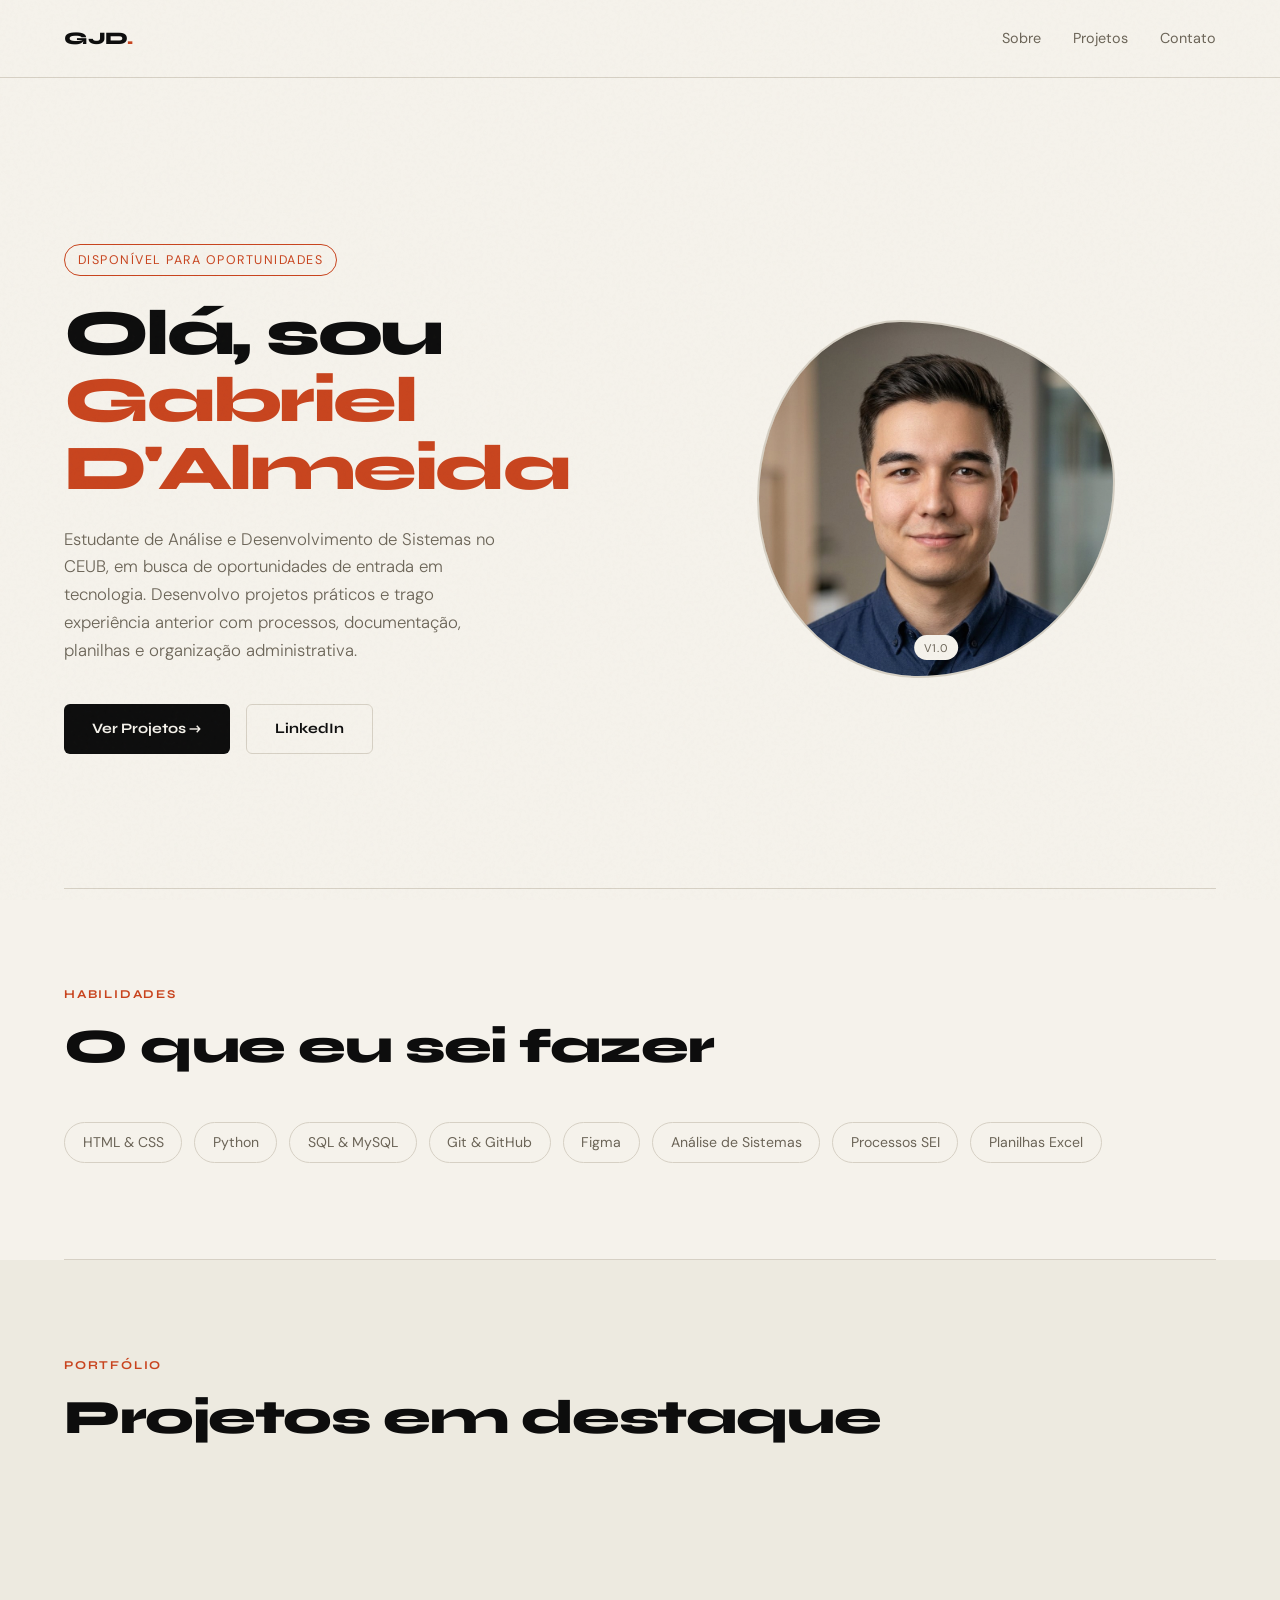
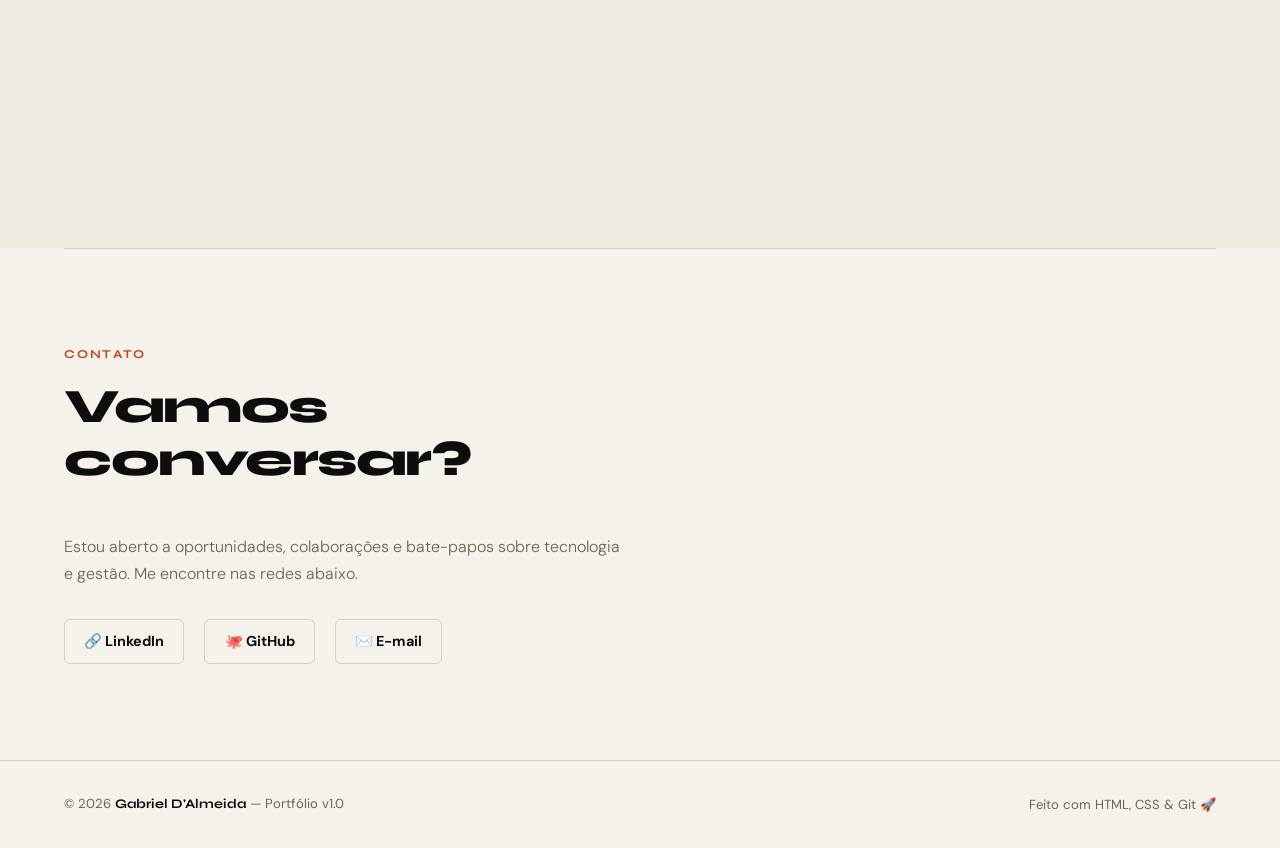
==== index (1).html @ bfe250c0 "Atualiza conteúdo e projetos do portfólio" ====
<!DOCTYPE html>
<html lang="pt-BR">
<head>
  <meta charset="UTF-8" />
  <meta name="viewport" content="width=device-width, initial-scale=1.0" />
  <title>Gabriel D'Almeida · Portfólio</title>
  <link href="https://fonts.googleapis.com/css2?family=Syne:wght@400;700;800&family=DM+Sans:ital,wght@0,300;0,400;1,300&display=swap" rel="stylesheet" />
  <style>
    :root {
      --ink:    #0d0d0d;
      --paper:  #f5f2eb;
      --accent: #c8441e;
      --muted:  #6b6457;
      --card:   #edeae0;
      --border: #d6d0c4;
      --ff-head: 'Syne', sans-serif;
      --ff-body: 'DM Sans', sans-serif;
      --ease:   cubic-bezier(.22,1,.36,1);
    }
    *, *::before, *::after { box-sizing: border-box; margin: 0; padding: 0; }
    html { scroll-behavior: smooth; }
    body { font-family: var(--ff-body); background: var(--paper); color: var(--ink); line-height: 1.65; overflow-x: hidden; }
    a { color: inherit; text-decoration: none; }
    body::before {
      content: ''; position: fixed; inset: 0;
      background-image: url("data:image/svg+xml,%3Csvg viewBox='0 0 256 256' xmlns='http://www.w3.org/2000/svg'%3E%3Cfilter id='n'%3E%3CfeTurbulence type='fractalNoise' baseFrequency='0.9' numOctaves='4' stitchTiles='stitch'/%3E%3C/filter%3E%3Crect width='100%25' height='100%25' filter='url(%23n)' opacity='0.04'/%3E%3C/svg%3E");
      pointer-events: none; z-index: 9999; opacity: .5;
    }
    nav { display: flex; justify-content: space-between; align-items: center; padding: 1.5rem 5vw; border-bottom: 1px solid var(--border); position: sticky; top: 0; background: var(--paper); z-index: 100; }
    .logo { font-family: var(--ff-head); font-weight: 800; font-size: 1.1rem; letter-spacing: -.02em; }
    .logo span { color: var(--accent); }
    .nav-links { display: flex; gap: 2rem; font-size: .9rem; color: var(--muted); }
    .nav-links a { transition: color .2s; }
    .nav-links a:hover { color: var(--ink); }
    .hero { display: grid; grid-template-columns: 1fr 1fr; gap: 2rem; align-items: center; padding: 8rem 5vw 6rem; min-height: 90vh; }
    .hero-tag { display: inline-block; font-size: .78rem; letter-spacing: .12em; text-transform: uppercase; color: var(--accent); border: 1px solid var(--accent); padding: .3rem .8rem; border-radius: 2rem; margin-bottom: 1.5rem; animation: fadeUp .6s var(--ease) both; }
    h1 { font-family: var(--ff-head); font-size: clamp(2.4rem, 5vw, 4.2rem); font-weight: 800; line-height: 1.05; letter-spacing: -.04em; animation: fadeUp .6s .1s var(--ease) both; }
    h1 em { font-style: normal; color: var(--accent); }
    .hero-bio { margin-top: 1.5rem; font-size: 1.05rem; color: var(--muted); font-weight: 300; max-width: 440px; animation: fadeUp .6s .2s var(--ease) both; }
    .hero-cta { margin-top: 2.5rem; display: flex; gap: 1rem; flex-wrap: wrap; animation: fadeUp .6s .3s var(--ease) both; }
    .btn { display: inline-flex; align-items: center; gap: .5rem; padding: .75rem 1.75rem; border-radius: .375rem; font-family: var(--ff-head); font-weight: 700; font-size: .9rem; transition: transform .2s var(--ease), box-shadow .2s; cursor: pointer; }
    .btn:hover { transform: translateY(-2px); box-shadow: 0 8px 24px rgba(0,0,0,.12); }
    .btn-primary { background: var(--ink); color: var(--paper); }
    .btn-ghost { border: 1.5px solid var(--border); color: var(--ink); }
    .hero-visual { display: flex; justify-content: center; align-items: center; animation: fadeUp .6s .2s var(--ease) both; }
    .avatar-wrap { width: clamp(220px, 28vw, 360px); aspect-ratio: 1; border-radius: 40% 60% 55% 45% / 50% 45% 55% 50%; background: var(--card); border: 2px solid var(--border); overflow: hidden; position: relative; }
    .avatar-wrap img { width: 100%; height: 100%; object-fit: cover; object-position: top center; }
    .avatar-label { position: absolute; bottom: 1rem; left: 50%; transform: translateX(-50%); font-size: .7rem; letter-spacing: .1em; text-transform: uppercase; color: var(--muted); background: var(--paper); padding: .2rem .6rem; border-radius: 1rem; white-space: nowrap; }
    section { padding: 6rem 5vw; }
    .section-label { font-family: var(--ff-head); font-weight: 700; font-size: .75rem; letter-spacing: .15em; text-transform: uppercase; color: var(--accent); margin-bottom: 1rem; }
    h2 { font-family: var(--ff-head); font-size: clamp(1.8rem, 4vw, 3rem); font-weight: 800; letter-spacing: -.03em; line-height: 1.1; margin-bottom: 3rem; }
    .divider { height: 1px; background: var(--border); margin: 0 5vw; }
    .skills-grid { display: flex; flex-wrap: wrap; gap: .75rem; }
    .skill-chip { padding: .5rem 1.1rem; border: 1px solid var(--border); border-radius: 2rem; font-size: .88rem; color: var(--muted); transition: border-color .2s, color .2s; }
    .skill-chip:hover { border-color: var(--accent); color: var(--ink); }
    #projetos { background: var(--card); }
    .projects-grid { display: grid; grid-template-columns: repeat(auto-fill, minmax(300px, 1fr)); gap: 1.5rem; }
    .project-card { background: var(--paper); border: 1px solid var(--border); border-radius: .75rem; padding: 2rem; transition: transform .25s var(--ease), box-shadow .25s; position: relative; overflow: hidden; }
    .project-card::before { content: ''; position: absolute; top: 0; left: 0; right: 0; height: 3px; background: var(--accent); transform: scaleX(0); transform-origin: left; transition: transform .3s var(--ease); }
    .project-card:hover { transform: translateY(-4px); box-shadow: 0 16px 40px rgba(0,0,0,.08); }
    .project-card:hover::before { transform: scaleX(1); }
    .project-type { font-size: .72rem; letter-spacing: .1em; text-transform: uppercase; color: var(--muted); margin-bottom: .75rem; }
    .project-card h3 { font-family: var(--ff-head); font-weight: 700; font-size: 1.15rem; margin-bottom: .5rem; }
    .project-card p { font-size: .9rem; color: var(--muted); font-weight: 300; }
    .project-links { margin-top: 1.25rem; display: flex; gap: 1rem; }
    .project-links a { font-size: .82rem; font-weight: 700; color: var(--accent); letter-spacing: .04em; text-transform: uppercase; transition: opacity .2s; }
    .project-links a:hover { opacity: .7; }
    .contact-inner { max-width: 560px; }
    .contact-inner p { color: var(--muted); font-weight: 300; margin-bottom: 2rem; }
    .social-links { display: flex; gap: 1.25rem; flex-wrap: wrap; }
    .social-link { display: flex; align-items: center; gap: .5rem; font-size: .9rem; font-weight: 700; border: 1.5px solid var(--border); padding: .6rem 1.2rem; border-radius: .375rem; transition: border-color .2s, background .2s; }
    .social-link:hover { border-color: var(--ink); background: var(--card); }
    footer { padding: 2rem 5vw; border-top: 1px solid var(--border); display: flex; justify-content: space-between; align-items: center; flex-wrap: wrap; gap: 1rem; font-size: .82rem; color: var(--muted); }
    footer strong { font-family: var(--ff-head); color: var(--ink); }
    @keyframes fadeUp { from { opacity: 0; transform: translateY(24px); } to { opacity: 1; transform: translateY(0); } }
    @media (max-width: 768px) {
      .hero { grid-template-columns: 1fr; padding: 5rem 5vw 3rem; min-height: auto; }
      .hero-visual { order: -1; }
      .avatar-wrap { width: 180px; }
      .nav-links { display: none; }
    }
  </style>
</head>
<body>

  <nav>
    <div class="logo">GJD<span>.</span></div>
    <div class="nav-links">
      <a href="#sobre">Sobre</a>
      <a href="#projetos">Projetos</a>
      <a href="#contato">Contato</a>
    </div>
  </nav>

  <section class="hero" id="sobre">
    <div class="hero-text">
      <span class="hero-tag">Disponível para oportunidades</span>
      <h1>Olá, sou<br /><em>Gabriel<br />D'Almeida</em></h1>
      <p class="hero-bio">
        Estudante de Análise e Desenvolvimento de Sistemas no CEUB, em busca de oportunidades de entrada em tecnologia. Desenvolvo projetos práticos e trago experiência anterior com processos, documentação, planilhas e organização administrativa.
      </p>
      <div class="hero-cta">
        <a href="#projetos" class="btn btn-primary">Ver Projetos →</a>
        <a href="https://linkedin.com/in/gabriel-d-almeida-02ba99199" target="_blank" class="btn btn-ghost">LinkedIn</a>
      </div>
    </div>
    <div class="hero-visual">
      <div class="avatar-wrap">
        <img src="[data-uri]" alt="Gabriel D'Almeida" />
        <span class="avatar-label">v1.0</span>
      </div>
    </div>
  </section>

  <div class="divider"></div>

  <section id="habilidades">
    <p class="section-label">Habilidades</p>
    <h2>O que eu sei fazer</h2>
    <div class="skills-grid">
      <span class="skill-chip">HTML &amp; CSS</span>
      <span class="skill-chip">Python</span>
      <span class="skill-chip">SQL &amp; MySQL</span>
      <span class="skill-chip">Git &amp; GitHub</span>
      <span class="skill-chip">Figma</span>
      <span class="skill-chip">Análise de Sistemas</span>
      <span class="skill-chip">Processos SEI</span>
      <span class="skill-chip">Planilhas Excel</span>
    </div>
  </section>

  <div class="divider"></div>

  <section id="projetos">
    <p class="section-label">Portfólio</p>
    <h2>Projetos em destaque</h2>
    <div class="projects-grid">

      <div class="project-card">
        <p class="project-type">Protótipo · 2026</p>
        <h3>Controle Financeiro</h3>
        <p>Protótipo de interface criado no Figma para organizar receitas, despesas e acompanhar o saldo.</p>
        <div class="project-links">
          <a href="https://www.figma.com/community/file/1637986220810727551" target="_blank">Ver protótipo →</a>
        </div>
      </div>

      <div class="project-card">
        <p class="project-type">Projeto web · 2026</p>
        <h3>Portfólio Pessoal</h3>
        <p>Página pessoal responsiva desenvolvida em HTML e CSS e publicada com GitHub Pages.</p>
        <div class="project-links">
          <a href="https://github.com/gabrieldalmeida0/g" target="_blank">GitHub →</a>
          <a href="https://gabrieldalmeida0.github.io/g" target="_blank">Demo →</a>
        </div>
      </div>

      <div class="project-card">
        <p class="project-type">Acadêmico</p>
        <h3>Exercícios de Lógica com Python</h3>
        <p>Exercícios introdutórios com sequência, estruturas de repetição, contagem e soma.</p>
        <div class="project-links">
          <a href="https://github.com/gabrieldalmeida0/g/blob/main/academico/exercicios-python/phyton1" target="_blank">Ver código →</a>
        </div>
      </div>

    </div>
  </section>

  <div class="divider"></div>

  <section id="contato">
    <p class="section-label">Contato</p>
    <div class="contact-inner">
      <h2>Vamos conversar?</h2>
      <p>Estou aberto a oportunidades, colaborações e bate-papos sobre tecnologia e gestão. Me encontre nas redes abaixo.</p>
      <div class="social-links">
        <a href="https://linkedin.com/in/gabriel-d-almeida-02ba99199" target="_blank" class="social-link">🔗 LinkedIn</a>
        <a href="https://github.com/gabrieldalmeida0" target="_blank" class="social-link">🐙 GitHub</a>
        <a href="mailto:gabrieljoseveras@gmail.com" class="social-link">✉️ E-mail</a>
      </div>
    </div>
  </section>

  <footer>
    <span>© 2026 <strong>Gabriel D'Almeida</strong> — Portfólio v1.0</span>
    <span>Feito com HTML, CSS &amp; Git 🚀</span>
  </footer>

</body>
</html>
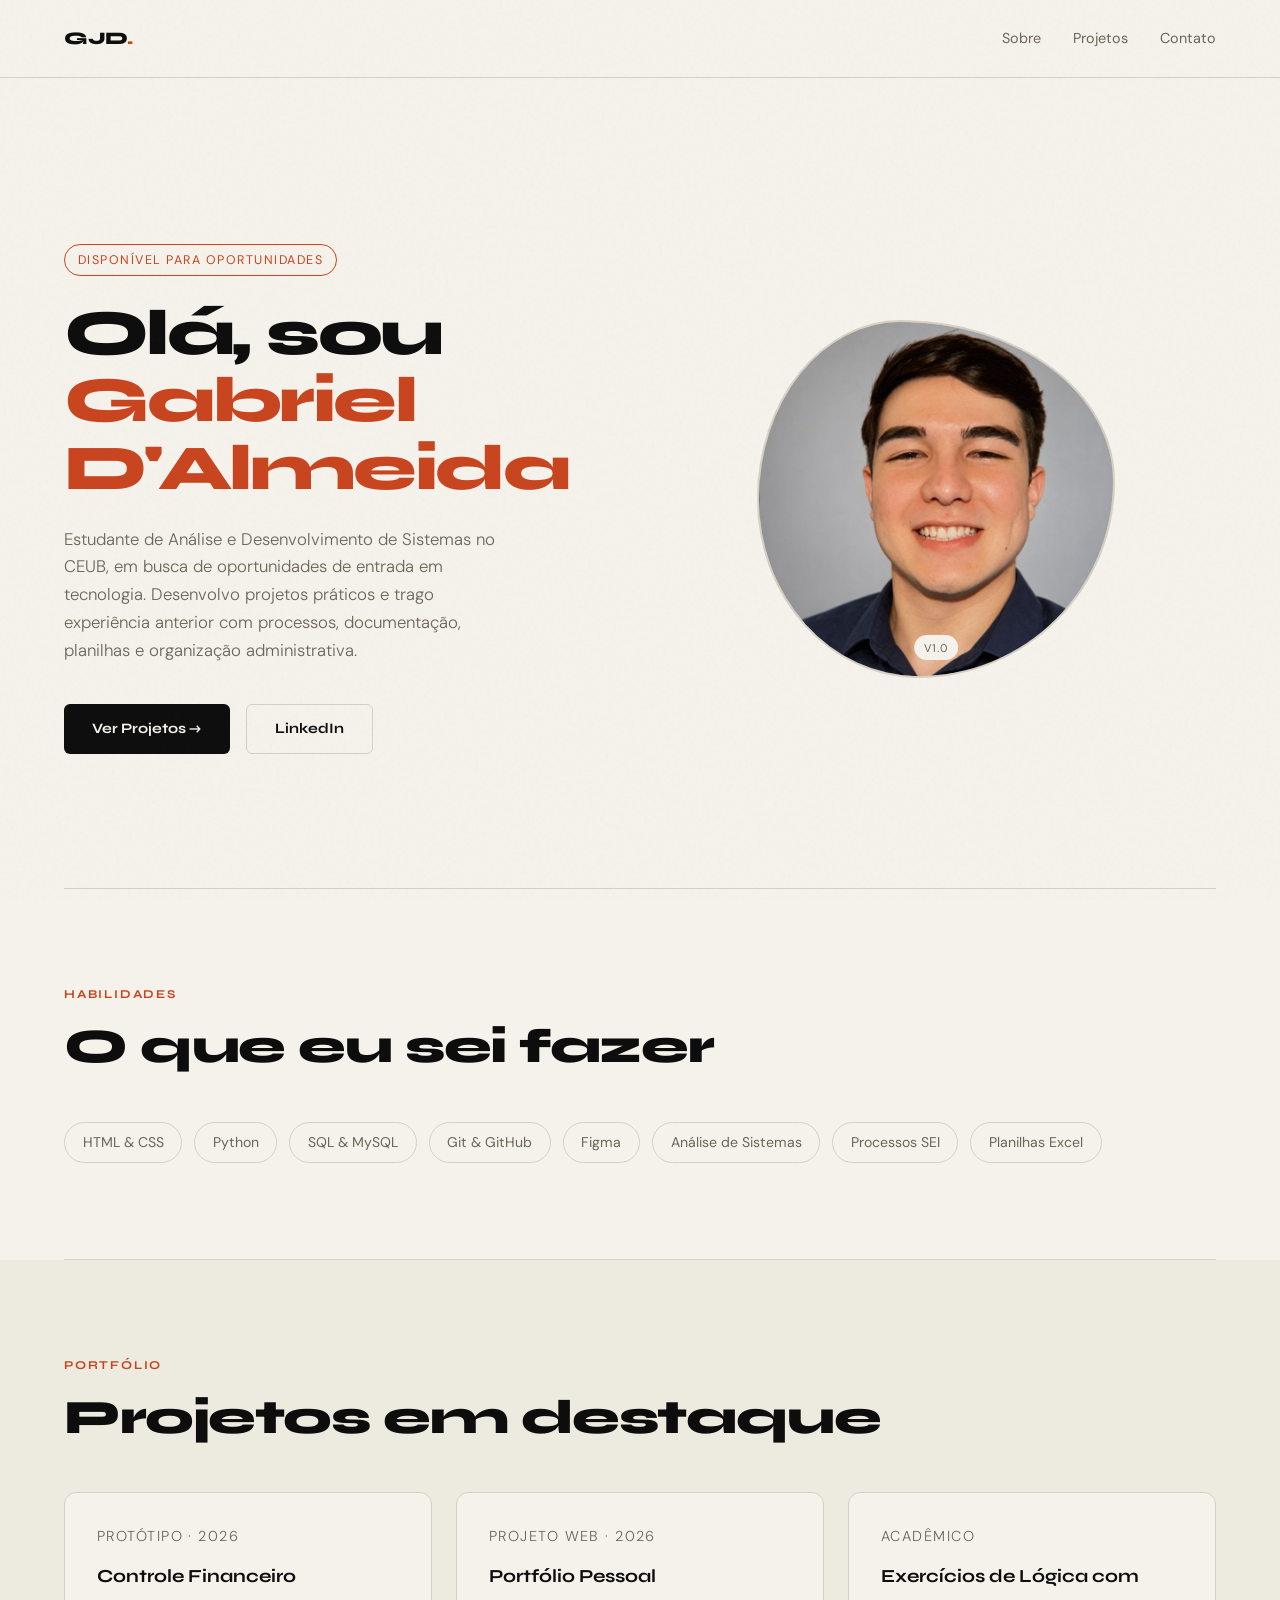
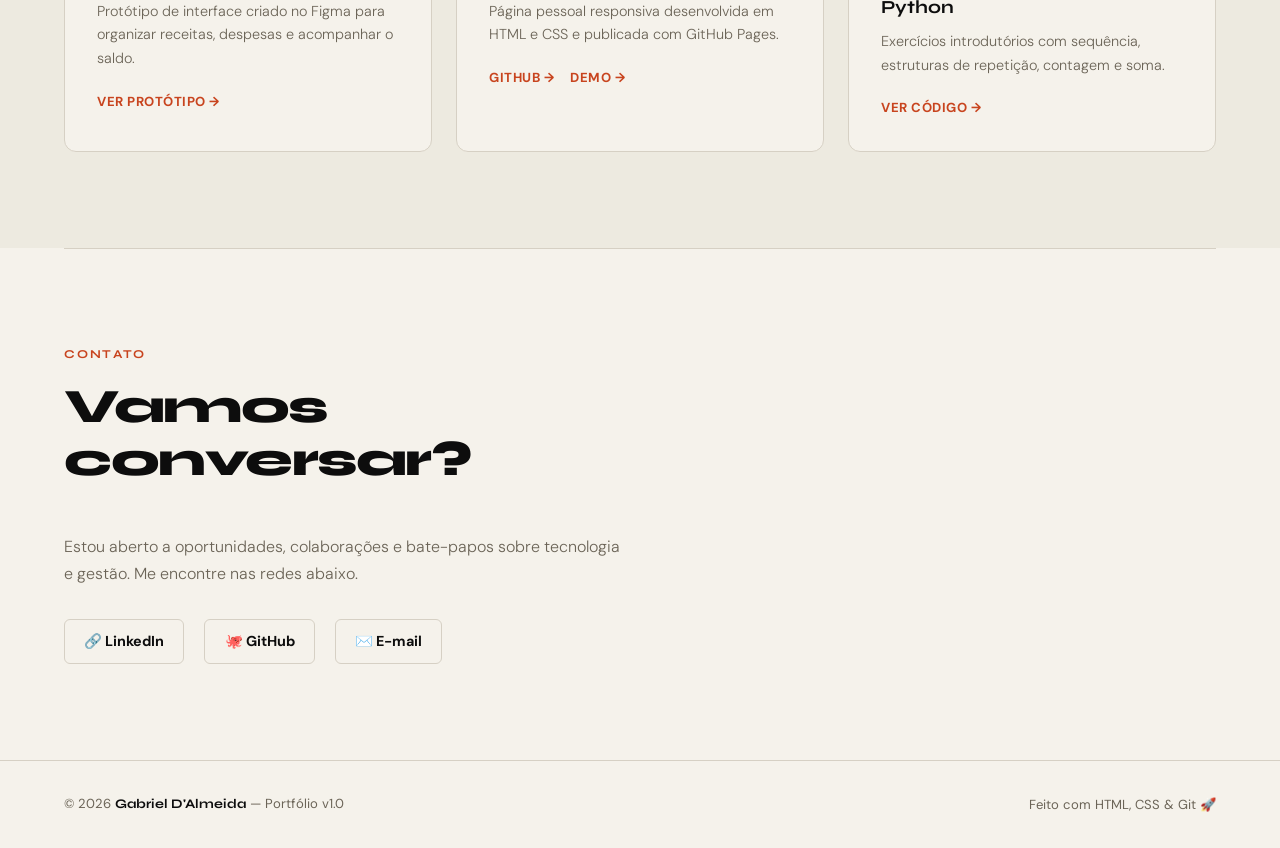
==== commit c54945de: "Sincroniza a foto profissional do portfólio" ====
--- a/index (1).html
+++ b/index (1).html
@@ -44,7 +44,7 @@
     .btn-ghost { border: 1.5px solid var(--border); color: var(--ink); }
     .hero-visual { display: flex; justify-content: center; align-items: center; animation: fadeUp .6s .2s var(--ease) both; }
     .avatar-wrap { width: clamp(220px, 28vw, 360px); aspect-ratio: 1; border-radius: 40% 60% 55% 45% / 50% 45% 55% 50%; background: var(--card); border: 2px solid var(--border); overflow: hidden; position: relative; }
-    .avatar-wrap img { width: 100%; height: 100%; object-fit: cover; object-position: top center; }
+    .avatar-wrap img { width: 100%; height: 100%; object-fit: cover; object-position: center; transform: scale(1.17); }
     .avatar-label { position: absolute; bottom: 1rem; left: 50%; transform: translateX(-50%); font-size: .7rem; letter-spacing: .1em; text-transform: uppercase; color: var(--muted); background: var(--paper); padding: .2rem .6rem; border-radius: 1rem; white-space: nowrap; }
     section { padding: 6rem 5vw; }
     .section-label { font-family: var(--ff-head); font-weight: 700; font-size: .75rem; letter-spacing: .15em; text-transform: uppercase; color: var(--accent); margin-bottom: 1rem; }
@@ -106,7 +106,7 @@
     </div>
     <div class="hero-visual">
       <div class="avatar-wrap">
-        <img src="[data-uri]" alt="Gabriel D'Almeida" />
+        <img src="[data-uri]" alt="Gabriel D'Almeida" />
         <span class="avatar-label">v1.0</span>
       </div>
     </div>
